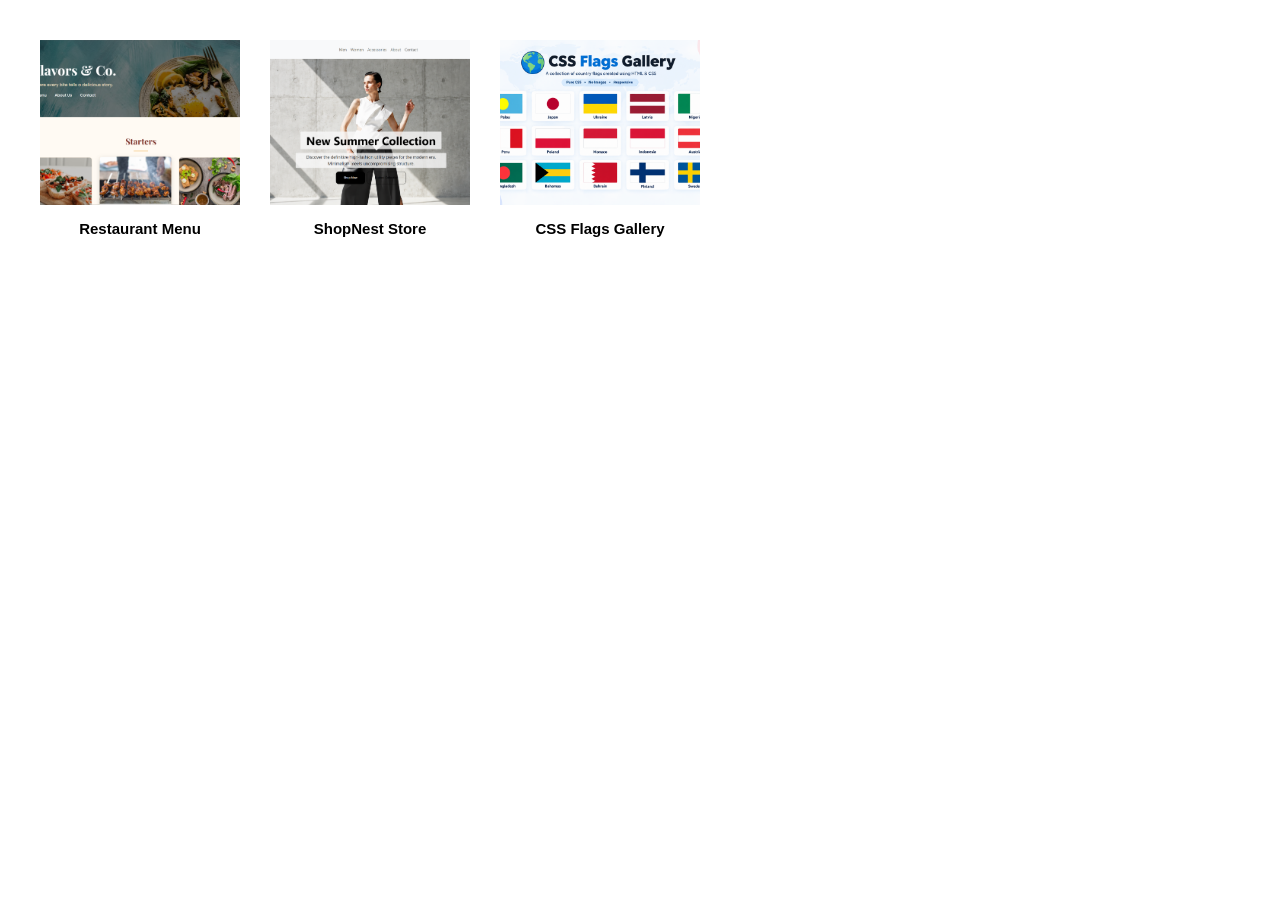
==== index.html @ d4b6d46c "Add mini web projects" ====
<!doctype html>
<html lang="en">
  <head>
    <meta charset="UTF-8" />
    <meta name="viewport" content="width=device-width, initial-scale=1.0" />
    <title>Projects</title>

    <style>
      * {
        box-sizing: border-box;
      }

      body {
        margin: 0;
        padding: 40px;
        font-family: Arial, sans-serif;
        background: #ffffff;
      }

      .projects {
        display: flex;
        flex-wrap: wrap;
        gap: 30px;
      }

      .project {
        width: 200px;
        text-decoration: none;
        color: #000;
      }

      .project img {
        width: 100%;
        height: 100%;
        object-fit: cover;
        display: block;
      }

      .project-name {
        margin-top: 15px;
        font-size: 15px;
        font-weight: 600;
        text-align: center;
      }
    </style>
  </head>

  <body>
    <div class="projects">
      <a
        href="Projects/Restaurant-Menu-website/index.html"
        target="_blank"
        class="project"
      >
        <img src="image/Restaurant_Menu.png" alt="Project 1" />
        <div class="project-name">Restaurant Menu</div>
      </a>

      <a
        href="Projects/Shopnest-Static-Website/index.html"
        target="_blank"
        class="project"
      >
        <img src="image/ShopNest_Store.png" alt="Project 2" />
        <div class="project-name">ShopNest Store</div>
      </a>

      <a
        href="Projects/FlagProject/index.html"
        target="_blank"
        class="project"
      >
        <img src="image/Flag.png" alt="Project 3" />
        <div class="project-name">CSS Flags Gallery</div>
      </a>
    </div>
  </body>
</html>
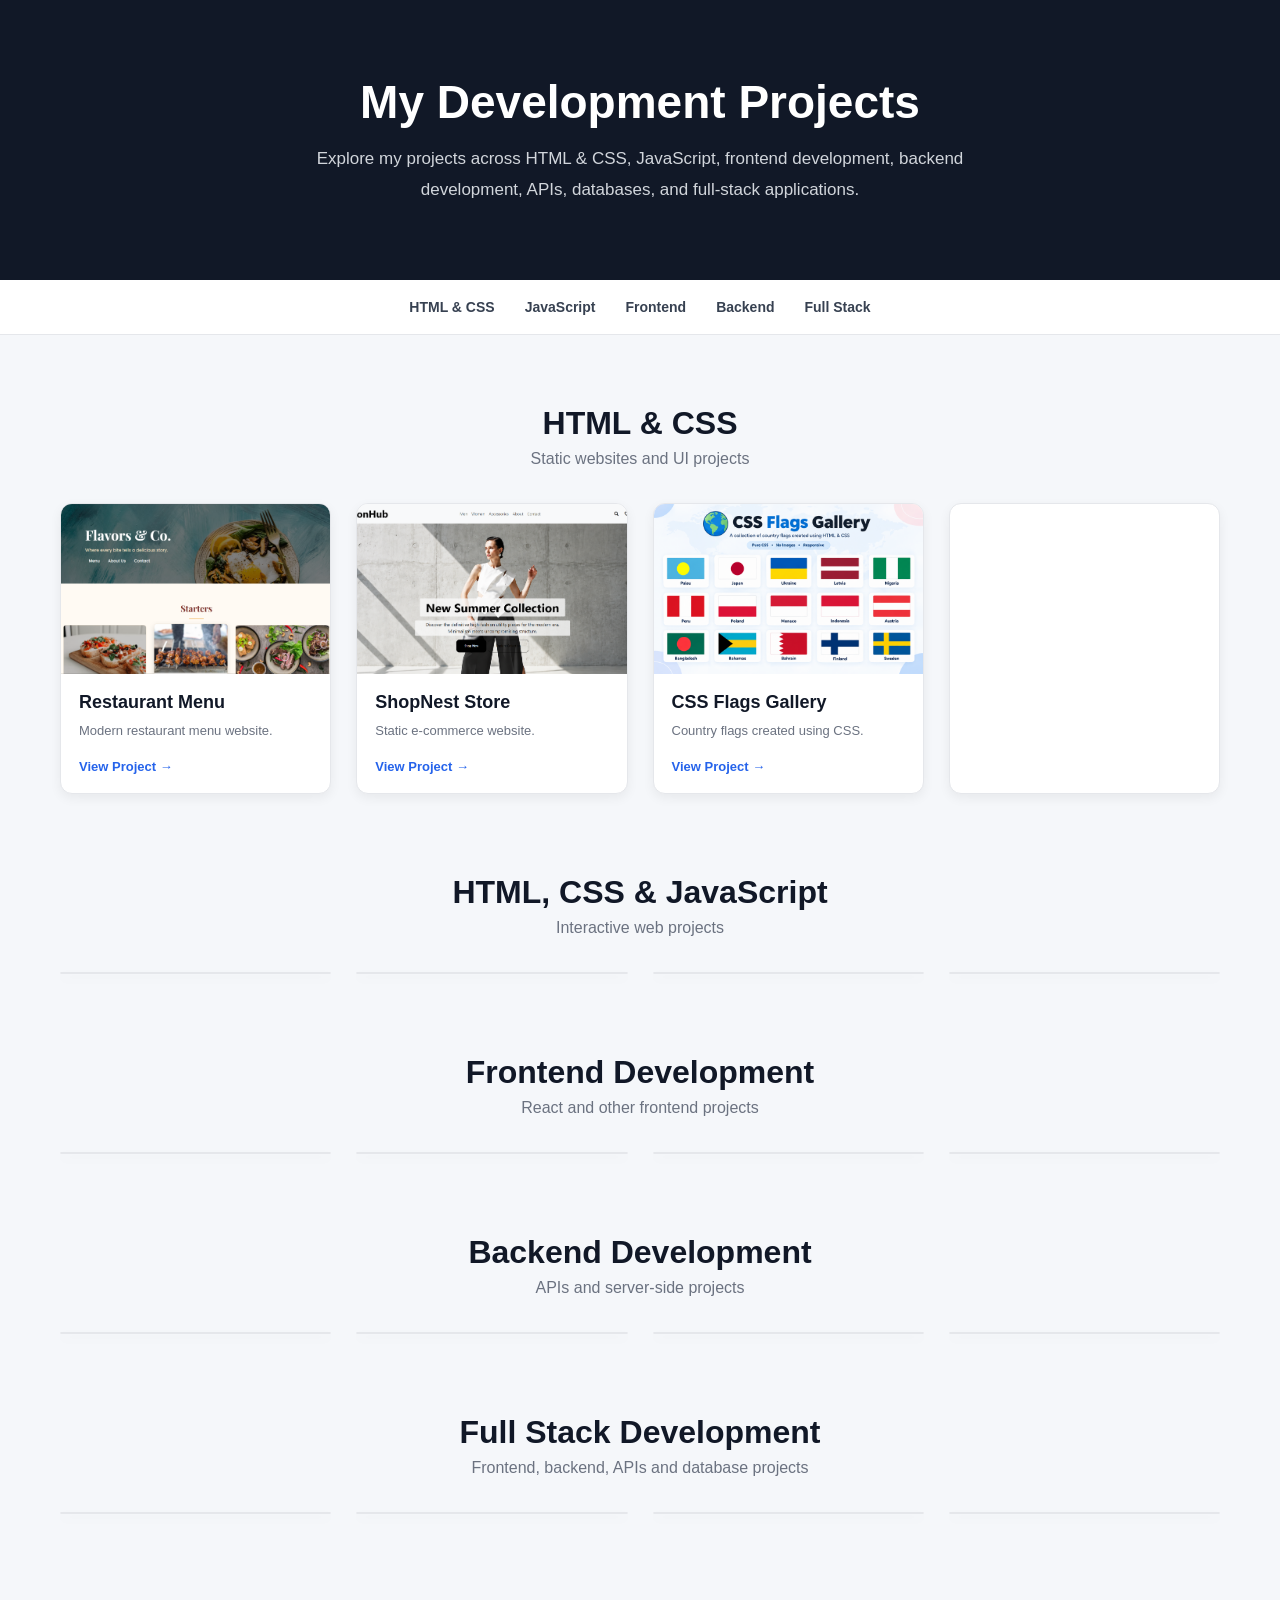
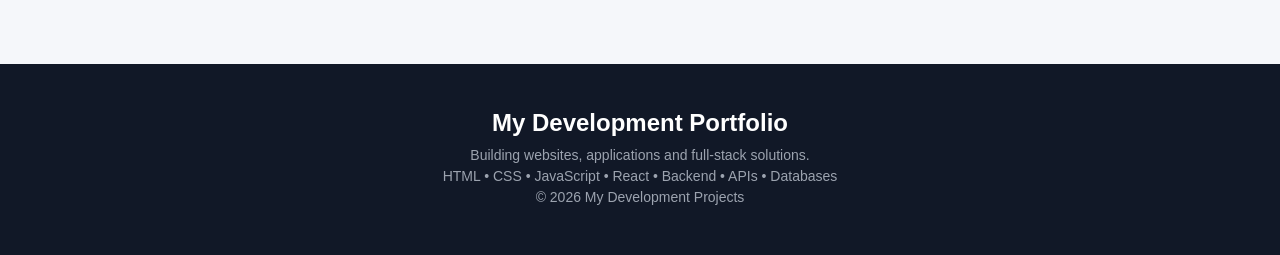
==== commit be90f51a: "edit main index page" ====
--- a/index.html
+++ b/index.html
@@ -3,76 +3,714 @@
   <head>
     <meta charset="UTF-8" />
     <meta name="viewport" content="width=device-width, initial-scale=1.0" />
-    <title>Projects</title>
+
+    <title>My Development Projects</title>
 
     <style>
       * {
+        margin: 0;
+        padding: 0;
         box-sizing: border-box;
       }
 
+      html {
+        scroll-behavior: smooth;
+      }
+
       body {
-        margin: 0;
-        padding: 40px;
         font-family: Arial, sans-serif;
-        background: #ffffff;
-      }
+        background: #f5f7fa;
+        color: #1f2937;
+      }
+
+      a {
+        text-decoration: none;
+      }
+
+      /* ================= HEADER ================= */
+
+      header {
+        background: #111827;
+        color: white;
+        text-align: center;
+        padding: 75px 20px;
+      }
+
+      header h1 {
+        font-size: 46px;
+        margin-bottom: 15px;
+      }
+
+      header p {
+        max-width: 750px;
+        margin: auto;
+        color: #d1d5db;
+        font-size: 17px;
+        line-height: 1.8;
+      }
+
+      /* ================= NAVIGATION ================= */
+
+      nav {
+        background: white;
+        border-bottom: 1px solid #e5e7eb;
+        position: sticky;
+        top: 0;
+        z-index: 100;
+      }
+
+      nav ul {
+        list-style: none;
+
+        display: flex;
+        justify-content: center;
+        flex-wrap: wrap;
+
+        gap: 30px;
+
+        padding: 18px 20px;
+      }
+
+      nav a {
+        color: #374151;
+        font-size: 14px;
+        font-weight: bold;
+
+        transition: 0.3s;
+      }
+
+      nav a:hover {
+        color: #2563eb;
+      }
+
+      /* ================= MAIN ================= */
+
+      main {
+        max-width: 1200px;
+        margin: auto;
+        padding: 70px 20px;
+      }
+
+      /* ================= CATEGORY ================= */
+
+      .category {
+        margin-bottom: 80px;
+      }
+
+      .category-header {
+        text-align: center;
+        margin-bottom: 35px;
+      }
+
+      .category-header h2 {
+        font-size: 32px;
+        margin-bottom: 8px;
+        color: #111827;
+      }
+
+      .category-header p {
+        color: #6b7280;
+        font-size: 16px;
+      }
+
+      /* ================= PROJECT GRID ================= */
 
       .projects {
-        display: flex;
-        flex-wrap: wrap;
-        gap: 30px;
-      }
+        display: grid;
+
+        /* 4 CARDS PER ROW */
+        grid-template-columns: repeat(4, 1fr);
+
+        gap: 25px;
+      }
+
+      /* ================= PROJECT CARD ================= */
 
       .project {
-        width: 200px;
-        text-decoration: none;
-        color: #000;
-      }
-
-      .project img {
+        background: white;
+
+        border: 1px solid #e5e7eb;
+        border-radius: 12px;
+
+        overflow: hidden;
+
+        box-shadow: 0 4px 12px rgba(0, 0, 0, 0.06);
+
+        transition:
+          transform 0.3s ease,
+          box-shadow 0.3s ease;
+      }
+
+      .project:hover {
+        transform: translateY(-7px);
+
+        box-shadow: 0 15px 30px rgba(0, 0, 0, 0.12);
+      }
+
+      /* ================= IMAGE ================= */
+
+      .project-image {
+        display: block;
+        overflow: hidden;
+      }
+
+      .project-image img {
         width: 100%;
-        height: 100%;
+        height: 170px;
+
         object-fit: cover;
         display: block;
-      }
-
-      .project-name {
-        margin-top: 15px;
-        font-size: 15px;
-        font-weight: 600;
+
+        transition: transform 0.4s ease;
+      }
+
+      .project:hover img {
+        transform: scale(1.06);
+      }
+
+      /* ================= CONTENT ================= */
+
+      .project-content {
+        padding: 18px;
+      }
+
+      .project-content h3 {
+        font-size: 18px;
+        color: #111827;
+
+        margin-bottom: 8px;
+      }
+
+      .project-content p {
+        font-size: 13px;
+        line-height: 1.6;
+
+        color: #6b7280;
+
+        margin-bottom: 15px;
+      }
+
+      .view-project {
+        color: #2563eb;
+
+        font-size: 13px;
+        font-weight: bold;
+      }
+
+      .view-project:hover {
+        color: #1d4ed8;
+      }
+
+      /* ================= FOOTER ================= */
+
+      footer {
+        background: #111827;
+
+        color: white;
+
         text-align: center;
+
+        padding: 45px 20px;
+      }
+
+      footer h2 {
+        margin-bottom: 10px;
+      }
+
+      footer p {
+        color: #9ca3af;
+
+        font-size: 14px;
+
+        margin: 5px;
+      }
+
+      /* ================= TABLET ================= */
+
+      @media (max-width: 1000px) {
+        .projects {
+          grid-template-columns: repeat(3, 1fr);
+        }
+      }
+
+      /* ================= SMALL TABLET ================= */
+
+      @media (max-width: 750px) {
+        .projects {
+          grid-template-columns: repeat(2, 1fr);
+        }
+
+        header h1 {
+          font-size: 38px;
+        }
+      }
+
+      /* ================= MOBILE ================= */
+
+      @media (max-width: 500px) {
+        .projects {
+          grid-template-columns: 1fr;
+        }
+
+        header {
+          padding: 55px 20px;
+        }
+
+        header h1 {
+          font-size: 30px;
+        }
+
+        header p {
+          font-size: 15px;
+        }
       }
     </style>
   </head>
 
   <body>
-    <div class="projects">
-      <a
-        href="Projects/Restaurant-Menu-website/index.html"
-        target="_blank"
-        class="project"
-      >
-        <img src="image/Restaurant_Menu.png" alt="Project 1" />
-        <div class="project-name">Restaurant Menu</div>
-      </a>
-
-      <a
-        href="Projects/Shopnest-Static-Website/index.html"
-        target="_blank"
-        class="project"
-      >
-        <img src="image/ShopNest_Store.png" alt="Project 2" />
-        <div class="project-name">ShopNest Store</div>
-      </a>
-
-      <a
-        href="Projects/FlagProject/index.html"
-        target="_blank"
-        class="project"
-      >
-        <img src="image/Flag.png" alt="Project 3" />
-        <div class="project-name">CSS Flags Gallery</div>
-      </a>
-    </div>
+    <!-- ================= HEADER ================= -->
+
+    <header>
+      <h1>My Development Projects</h1>
+
+      <p>
+        Explore my projects across HTML & CSS, JavaScript, frontend development,
+        backend development, APIs, databases, and full-stack applications.
+      </p>
+    </header>
+
+    <!-- ================= NAVIGATION ================= -->
+
+    <nav>
+      <ul>
+        <li>
+          <a href="#html-css">HTML & CSS</a>
+        </li>
+
+        <li>
+          <a href="#javascript">JavaScript</a>
+        </li>
+
+        <li>
+          <a href="#frontend">Frontend</a>
+        </li>
+
+        <li>
+          <a href="#backend">Backend</a>
+        </li>
+
+        <li>
+          <a href="#fullstack">Full Stack</a>
+        </li>
+      </ul>
+    </nav>
+
+    <main>
+      <!-- =================================================
+         HTML & CSS
+    ================================================= -->
+
+      <section class="category" id="html-css">
+        <div class="category-header">
+          <h2>HTML & CSS</h2>
+
+          <p>Static websites and UI projects</p>
+        </div>
+
+        <div class="projects">
+          <!-- CARD 1 -->
+
+          <article class="project">
+            <a
+              class="project-image"
+              href="Projects/Restaurant-Menu-website/index.html"
+              target="_blank"
+            >
+              <img src="image/Restaurant_Menu.png" alt="Restaurant Menu" />
+            </a>
+
+            <div class="project-content">
+              <h3>Restaurant Menu</h3>
+
+              <p>Modern restaurant menu website.</p>
+
+              <a
+                class="view-project"
+                href="Projects/Restaurant-Menu-website/index.html"
+                target="_blank"
+              >
+                View Project →
+              </a>
+            </div>
+          </article>
+
+          <!-- CARD 2 -->
+
+          <article class="project">
+            <a
+              class="project-image"
+              href="Projects/Shopnest-Static-Website/index.html"
+              target="_blank"
+            >
+              <img src="image/ShopNest_Store.png" alt="ShopNest Store" />
+            </a>
+
+            <div class="project-content">
+              <h3>ShopNest Store</h3>
+
+              <p>Static e-commerce website.</p>
+
+              <a
+                class="view-project"
+                href="Projects/Shopnest-Static-Website/index.html"
+                target="_blank"
+              >
+                View Project →
+              </a>
+            </div>
+          </article>
+
+          <!-- CARD 3 -->
+
+          <article class="project">
+            <a
+              class="project-image"
+              href="Projects/FlagProject/index.html"
+              target="_blank"
+            >
+              <img src="image/Flag.png" alt="CSS Flags Gallery" />
+            </a>
+
+            <div class="project-content">
+              <h3>CSS Flags Gallery</h3>
+
+              <p>Country flags created using CSS.</p>
+
+              <a
+                class="view-project"
+                href="Projects/FlagProject/index.html"
+                target="_blank"
+              >
+                View Project →
+              </a>
+            </div>
+          </article>
+
+          <!-- CARD 4 -->
+
+          <article class="project">
+            <!-- <a class="project-image" href="#">
+              <img src="image/Restaurant_Menu.png" alt="Demo UI Project" />
+            </a>
+
+            <div class="project-content">
+              <h3>Demo UI Project</h3>
+
+              <p>Example HTML and CSS interface.</p>
+
+              <a class="view-project" href="#"> View Project → </a>
+            </div> -->
+          </article>
+
+          <!--
+          ADD CARD 5 HERE
+
+          It will automatically move
+          to the second row.
+        --></div>
+      </section>
+
+      <!-- =================================================
+         JAVASCRIPT
+    ================================================= -->
+
+      <section class="category" id="javascript">
+        <div class="category-header">
+          <h2>HTML, CSS & JavaScript</h2>
+
+          <p>Interactive web projects</p>
+        </div>
+
+        <div class="projects">
+          <article class="project">
+            <!-- <a class="project-image" href="#">
+              <img src="image/Restaurant_Menu.png" alt="JavaScript Demo" />
+            </a>
+
+            <div class="project-content">
+              <h3>JavaScript App</h3>
+
+              <p>Interactive browser application.</p>
+
+              <a class="view-project" href="#"> View Project → </a>
+            </div> -->
+          </article>
+
+          <article class="project">
+            <!-- <a class="project-image" href="#">
+              <img src="image/ShopNest_Store.png" alt="JavaScript Demo" />
+            </a>
+
+            <div class="project-content">
+              <h3>Interactive UI</h3>
+
+              <p>Interactive website using JavaScript.</p>
+
+              <a class="view-project" href="#"> View Project → </a>
+            </div> -->
+          </article>
+
+          <article class="project">
+            <!-- <a class="project-image" href="#">
+              <img src="image/Flag.png" alt="JavaScript Demo" />
+            </a>
+
+            <div class="project-content">
+              <h3>JavaScript Tool</h3>
+
+              <p>Browser-based JavaScript project.</p>
+
+              <a class="view-project" href="#"> View Project → </a>
+            </div> -->
+          </article>
+
+          <article class="project">
+            <!-- <a class="project-image" href="#">
+              <img src="image/Restaurant_Menu.png" alt="JavaScript Demo" />
+            </a>
+
+            <div class="project-content">
+              <h3>Web Application</h3>
+
+              <p>Dynamic frontend application.</p>
+
+              <a class="view-project" href="#"> View Project → </a>
+            </div> -->
+          </article>
+        </div>
+      </section>
+
+      <!-- =================================================
+         FRONTEND
+    ================================================= -->
+
+      <section class="category" id="frontend">
+        <div class="category-header">
+          <h2>Frontend Development</h2>
+
+          <p>React and other frontend projects</p>
+        </div>
+
+        <div class="projects">
+          <article class="project">
+            <!-- <a class="project-image" href="#">
+              <img src="image/ShopNest_Store.png" alt="React Project" />
+            </a>
+
+            <div class="project-content">
+              <h3>React Project</h3>
+
+              <p>Modern React frontend application.</p>
+
+              <a class="view-project" href="#"> View Project → </a>
+            </div> -->
+          </article>
+
+          <article class="project">
+            <!-- <a class="project-image" href="#">
+              <img src="image/Restaurant_Menu.png" alt="Frontend Project" />
+            </a>
+
+            <div class="project-content">
+              <h3>React Dashboard</h3>
+
+              <p>Responsive frontend dashboard.</p>
+
+              <a class="view-project" href="#"> View Project → </a>
+            </div> -->
+          </article>
+
+          <article class="project">
+            <!-- <a class="project-image" href="#">
+              <img src="image/Flag.png" alt="Frontend Project" />
+            </a>
+
+            <div class="project-content">
+              <h3>Frontend UI</h3>
+
+              <p>Modern responsive user interface.</p>
+
+              <a class="view-project" href="#"> View Project → </a>
+            </div> -->
+          </article>
+
+          <article class="project">
+            <!-- <a class="project-image" href="#">
+              <img src="image/ShopNest_Store.png" alt="Frontend Project" />
+            </a>
+
+            <div class="project-content">
+              <h3>React Website</h3>
+
+              <p>Component-based frontend project.</p>
+
+              <a class="view-project" href="#"> View Project → </a>
+            </div> -->
+          </article>
+        </div>
+      </section>
+
+      <!-- =================================================
+         BACKEND
+    ================================================= -->
+
+      <section class="category" id="backend">
+        <div class="category-header">
+          <h2>Backend Development</h2>
+
+          <p>APIs and server-side projects</p>
+        </div>
+
+        <div class="projects">
+          <article class="project">
+            <!-- <a class="project-image" href="#">
+              <img src="image/Restaurant_Menu.png" alt="Backend API" />
+            </a>
+
+            <div class="project-content">
+              <h3>REST API</h3>
+
+              <p>Backend API project.</p>
+
+              <a class="view-project" href="#"> View Project → </a>
+            </div> -->
+          </article>
+
+          <article class="project">
+            <!-- <a class="project-image" href="#">
+              <img src="image/ShopNest_Store.png" alt="Backend Project" />
+            </a>
+
+            <div class="project-content">
+              <h3>Node.js API</h3>
+
+              <p>Server-side application using Node.js.</p>
+
+              <a class="view-project" href="#"> View Project → </a>
+            </div> -->
+          </article>
+
+          <article class="project">
+            <!-- <a class="project-image" href="#">
+              <img src="image/Flag.png" alt="Database Project" />
+            </a>
+
+            <div class="project-content">
+              <h3>Database Project</h3>
+
+              <p>Backend database integration project.</p>
+
+              <a class="view-project" href="#"> View Project → </a>
+            </div> -->
+          </article>
+
+          <article class="project">
+            <!-- <a class="project-image" href="#">
+              <img src="image/Restaurant_Menu.png" alt="Backend Application" />
+            </a>
+
+            <div class="project-content">
+              <h3>Backend Application</h3>
+
+              <p>Server-side web application.</p>
+
+              <a class="view-project" href="#"> View Project → </a>
+            </div> -->
+          </article>
+        </div>
+      </section>
+
+      <!-- =================================================
+         FULL STACK
+    ================================================= -->
+
+      <section class="category" id="fullstack">
+        <div class="category-header">
+          <h2>Full Stack Development</h2>
+
+          <p>Frontend, backend, APIs and database projects</p>
+        </div>
+
+        <div class="projects">
+          <article class="project">
+            <!-- <a class="project-image" href="#">
+              <img src="image/ShopNest_Store.png" alt="Full Stack Project" />
+            </a>
+
+            <div class="project-content">
+              <h3>Full Stack Store</h3>
+
+              <p>Complete e-commerce application.</p>
+
+              <a class="view-project" href="#"> View Project → </a>
+            </div> -->
+          </article>
+
+          <article class="project">
+            <!-- <a class="project-image" href="#">
+              <img src="image/Restaurant_Menu.png" alt="Full Stack Project" />
+            </a>
+
+            <div class="project-content">
+              <h3>Full Stack App</h3>
+
+              <p>Frontend and backend application.</p>
+
+              <a class="view-project" href="#"> View Project → </a>
+            </div> -->
+          </article>
+
+          <article class="project">
+            <!-- <a class="project-image" href="#">
+              <img src="image/Flag.png" alt="Full Stack Project" />
+            </a>
+
+            <div class="project-content">
+              <h3>Web Application</h3>
+
+              <p>Full-stack web application.</p>
+
+              <a class="view-project" href="#"> View Project → </a>
+            </div> -->
+          </article>
+
+          <article class="project">
+            <!-- <a class="project-image" href="#">
+              <img src="image/ShopNest_Store.png" alt="Full Stack Project" />
+            </a>
+
+            <div class="project-content">
+              <h3>Complete Web App</h3>
+
+              <p>Frontend, backend and database system.</p>
+
+              <a class="view-project" href="#"> View Project → </a>
+            </div> -->
+          </article>
+        </div>
+      </section>
+    </main>
+
+    <!-- ================= FOOTER ================= -->
+
+    <footer>
+      <h2>My Development Portfolio</h2>
+
+      <p>Building websites, applications and full-stack solutions.</p>
+
+      <p>HTML • CSS • JavaScript • React • Backend • APIs • Databases</p>
+
+      <p>© 2026 My Development Projects</p>
+    </footer>
   </body>
 </html>
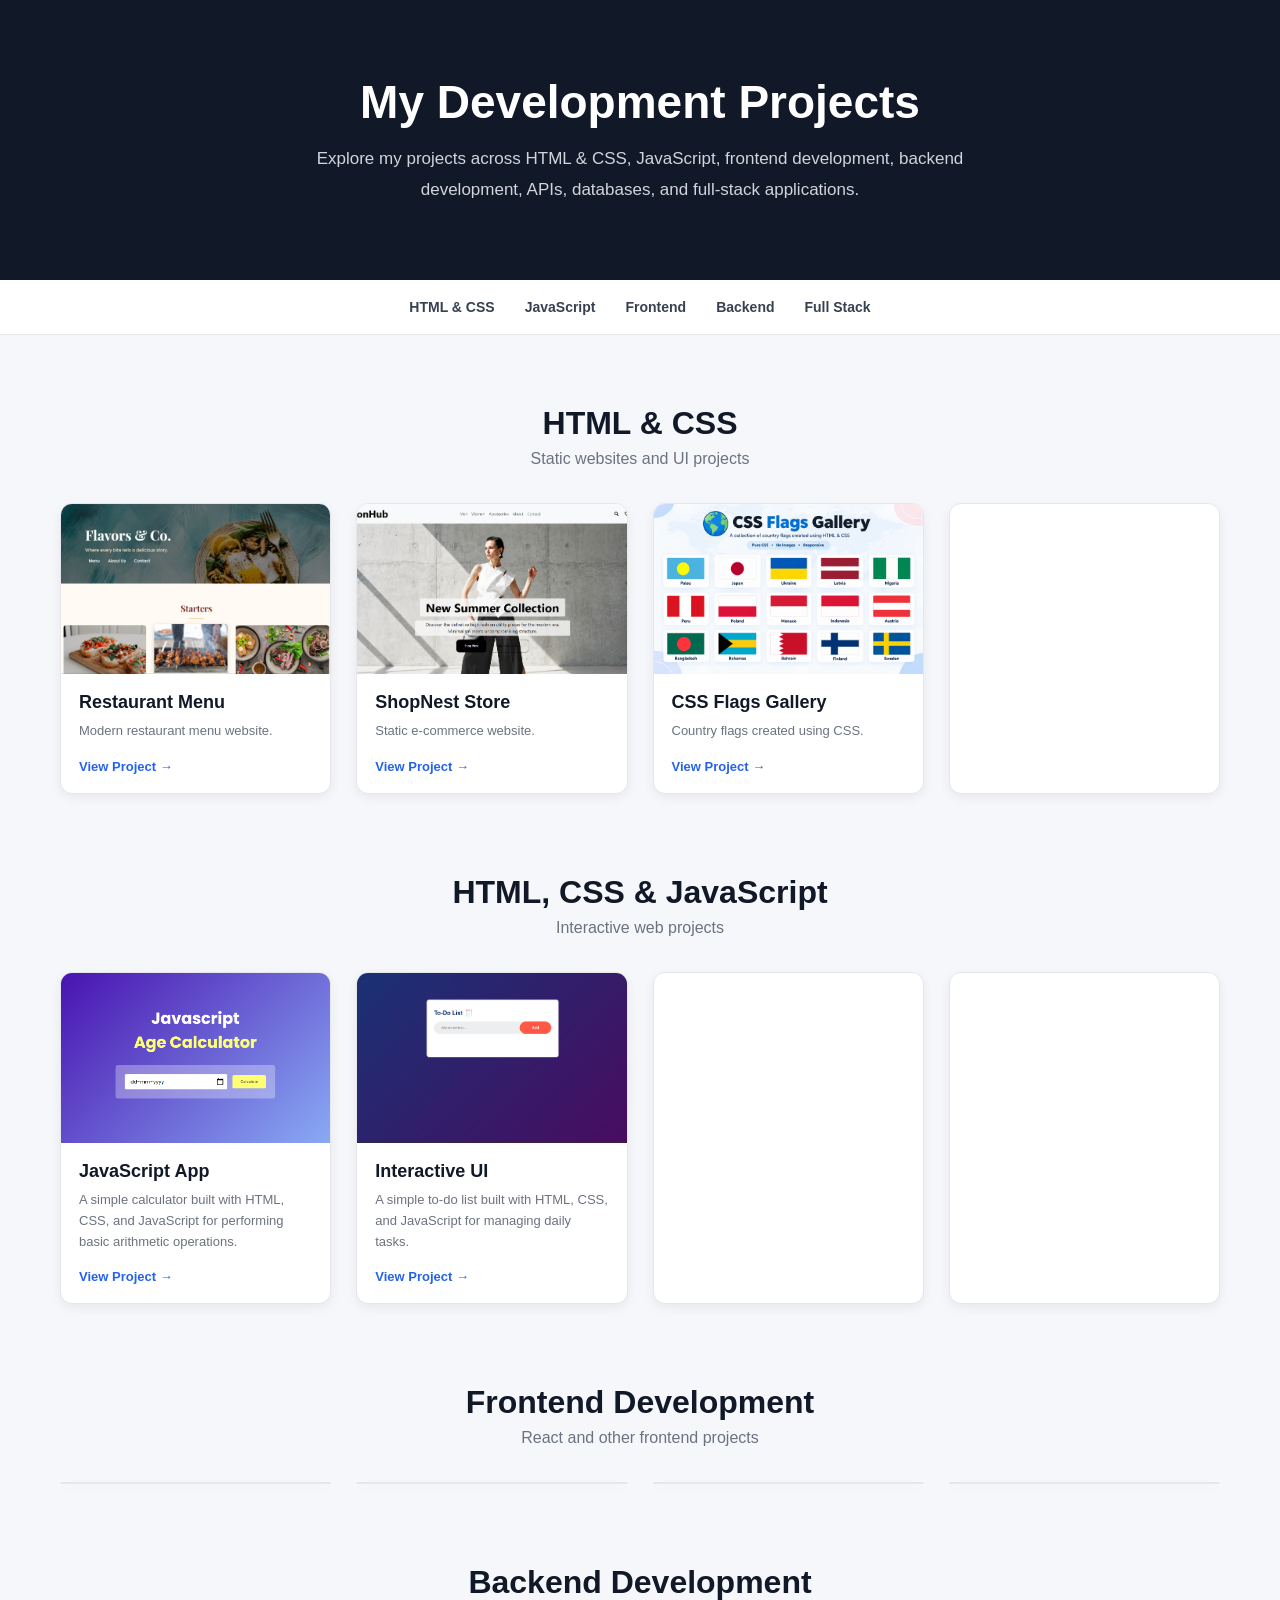
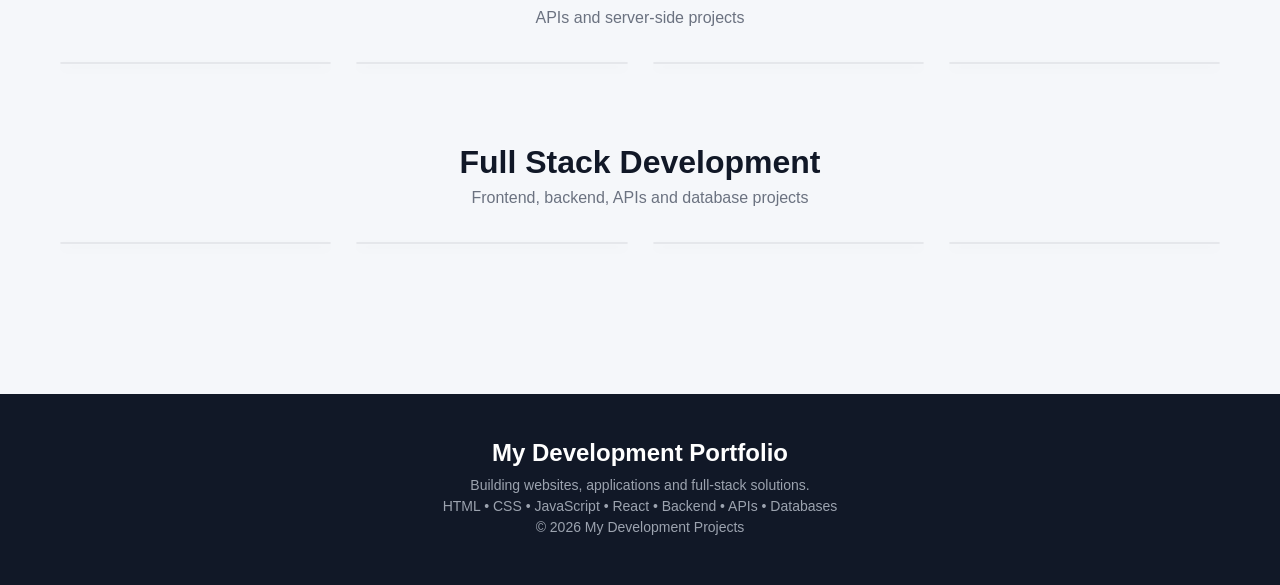
==== commit 14d5ddad: "age calculator and to do list add" ====
--- a/index.html
+++ b/index.html
@@ -433,31 +433,31 @@
 
         <div class="projects">
           <article class="project">
-            <!-- <a class="project-image" href="#">
-              <img src="image/Restaurant_Menu.png" alt="JavaScript Demo" />
+            <a class="project-image" href="#">
+              <img src="image/Age_Calculator.png" alt="Age Calculator" />
             </a>
 
             <div class="project-content">
               <h3>JavaScript App</h3>
 
-              <p>Interactive browser application.</p>
-
-              <a class="view-project" href="#"> View Project → </a>
-            </div> -->
-          </article>
-
-          <article class="project">
-            <!-- <a class="project-image" href="#">
-              <img src="image/ShopNest_Store.png" alt="JavaScript Demo" />
+              <p>A simple calculator built with HTML, CSS, and JavaScript for performing basic arithmetic operations.</p>
+
+              <a class="view-project" href="Projects/Age Calculator/index.html"> View Project → </a>
+            </div>
+          </article>
+
+          <article class="project">
+            <a class="project-image" href="#">
+              <img src="image/To_Do_List.png" alt="To Do List" />
             </a>
 
             <div class="project-content">
               <h3>Interactive UI</h3>
 
-              <p>Interactive website using JavaScript.</p>
-
-              <a class="view-project" href="#"> View Project → </a>
-            </div> -->
+              <p>A simple to-do list built with HTML, CSS, and JavaScript for managing daily tasks.</p>
+
+              <a class="view-project" href="Projects/To Do List/index.html"> View Project → </a>
+            </div>
           </article>
 
           <article class="project">
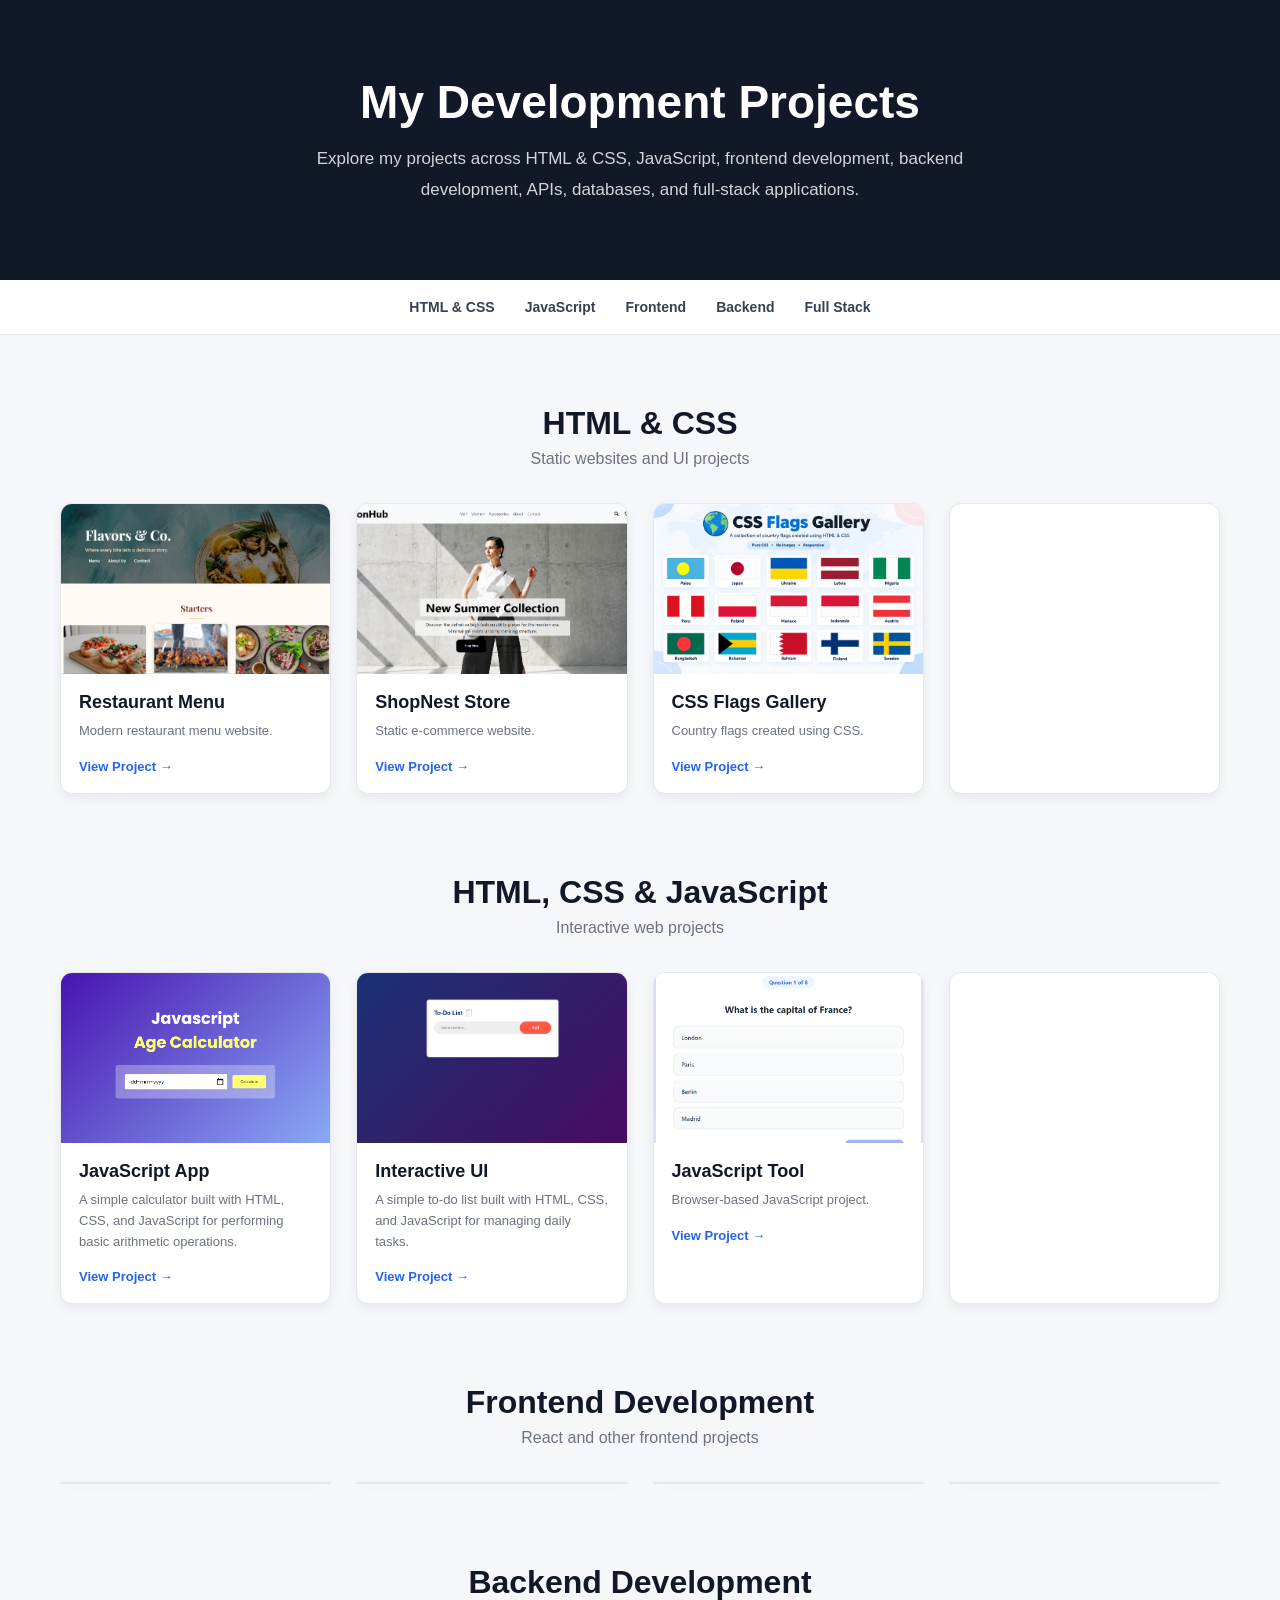
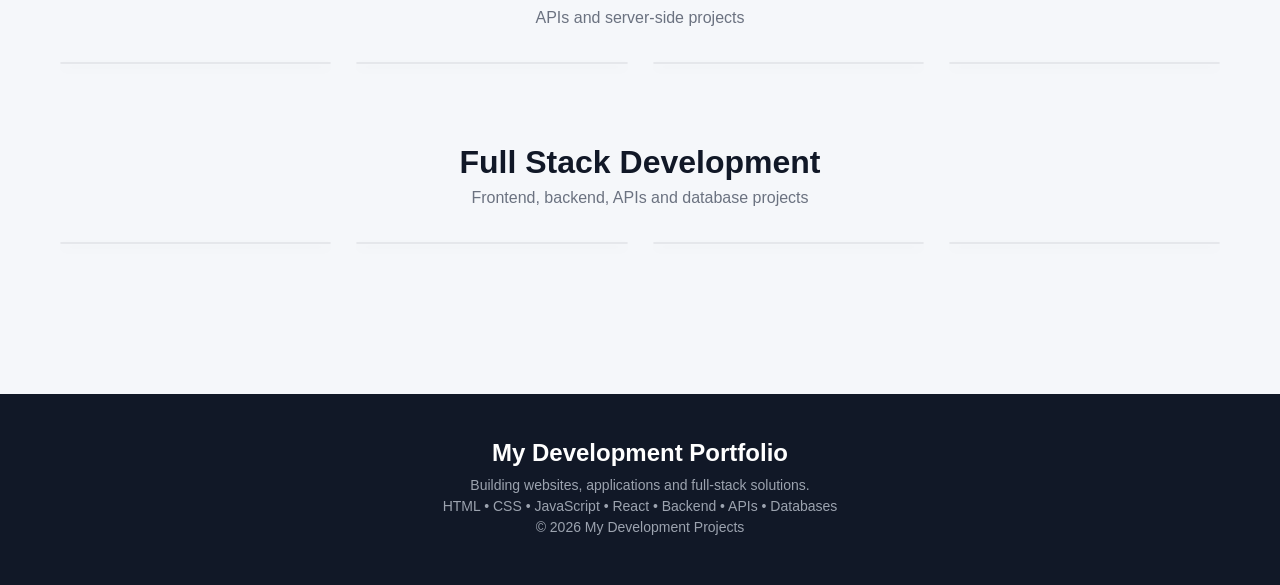
==== commit dcb1531a: "Update mini web projects(JavaScript_Quiz_App)" ====
--- a/index.html
+++ b/index.html
@@ -461,8 +461,8 @@
           </article>
 
           <article class="project">
-            <!-- <a class="project-image" href="#">
-              <img src="image/Flag.png" alt="JavaScript Demo" />
+            <a class="project-image" href="#">
+              <img src="image/JavaScript_Quiz_App.png" alt="JavaScript Demo" />
             </a>
 
             <div class="project-content">
@@ -470,8 +470,8 @@
 
               <p>Browser-based JavaScript project.</p>
 
-              <a class="view-project" href="#"> View Project → </a>
-            </div> -->
+              <a class="view-project" href="Projects/JavaScript_Quiz_App/index.html"> View Project → </a>
+            </div>
           </article>
 
           <article class="project">
